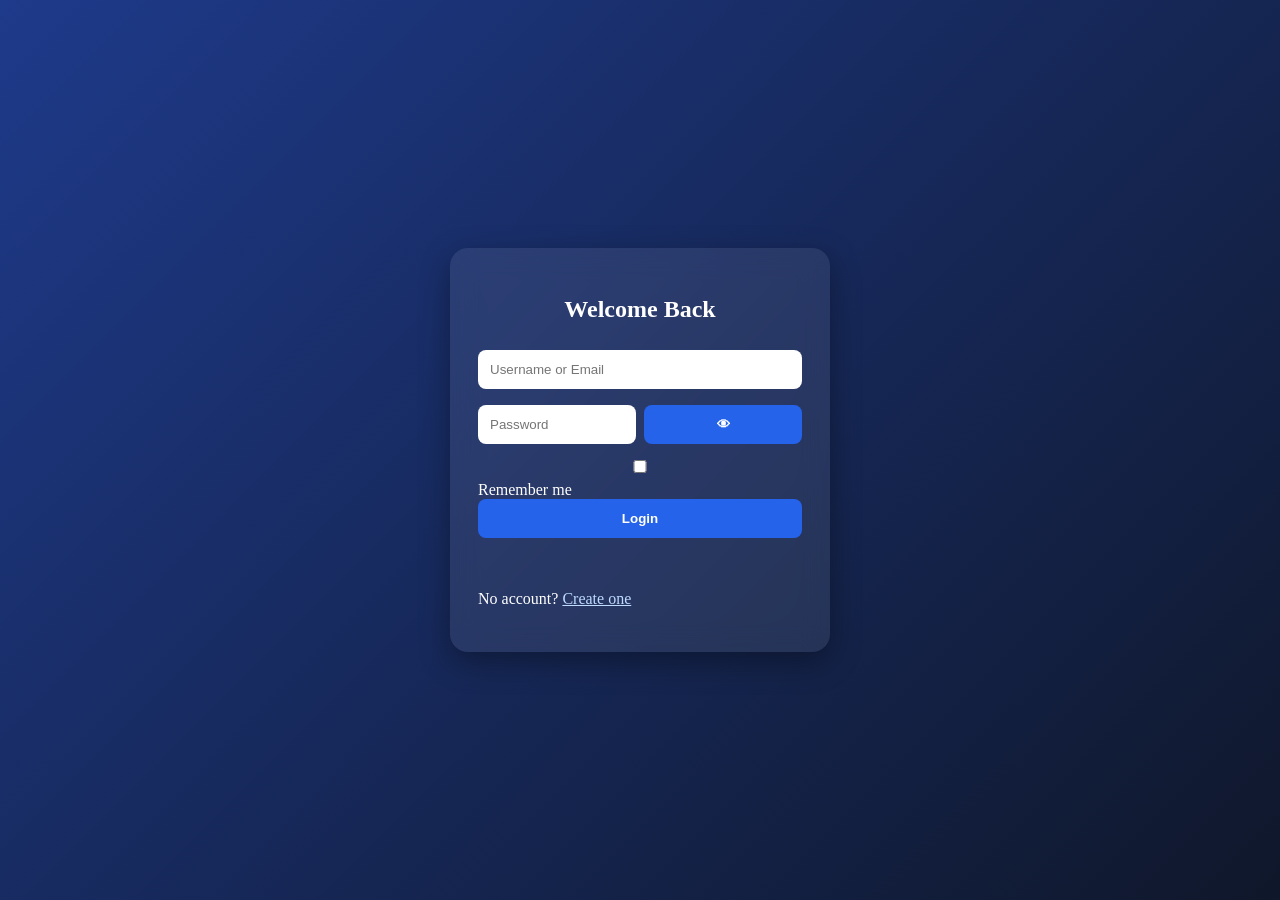
==== OIBSIPWebDev-L2-Login Authentication System/index.html @ 73c6debd "Task_4" ====
<!doctype html><html><head><meta charset=utf-8><title>Login</title><link rel=stylesheet href=css/style.css></head><body><div class=card><h2>Welcome Back</h2><form id=loginForm><input id=user placeholder='Username or Email'><div class=row><input id=pass type=password placeholder=Password><button type=button onclick="pass.type=pass.type==='password'?'text':'password'">👁</button></div><label><input type=checkbox id=remember> Remember me</label><button>Login</button><p id=msg class=msg></p></form><p>No account? <a href=register.html>Create one</a></p></div><script src=js/hash.js></script><script src=js/login.js></script></body></html>
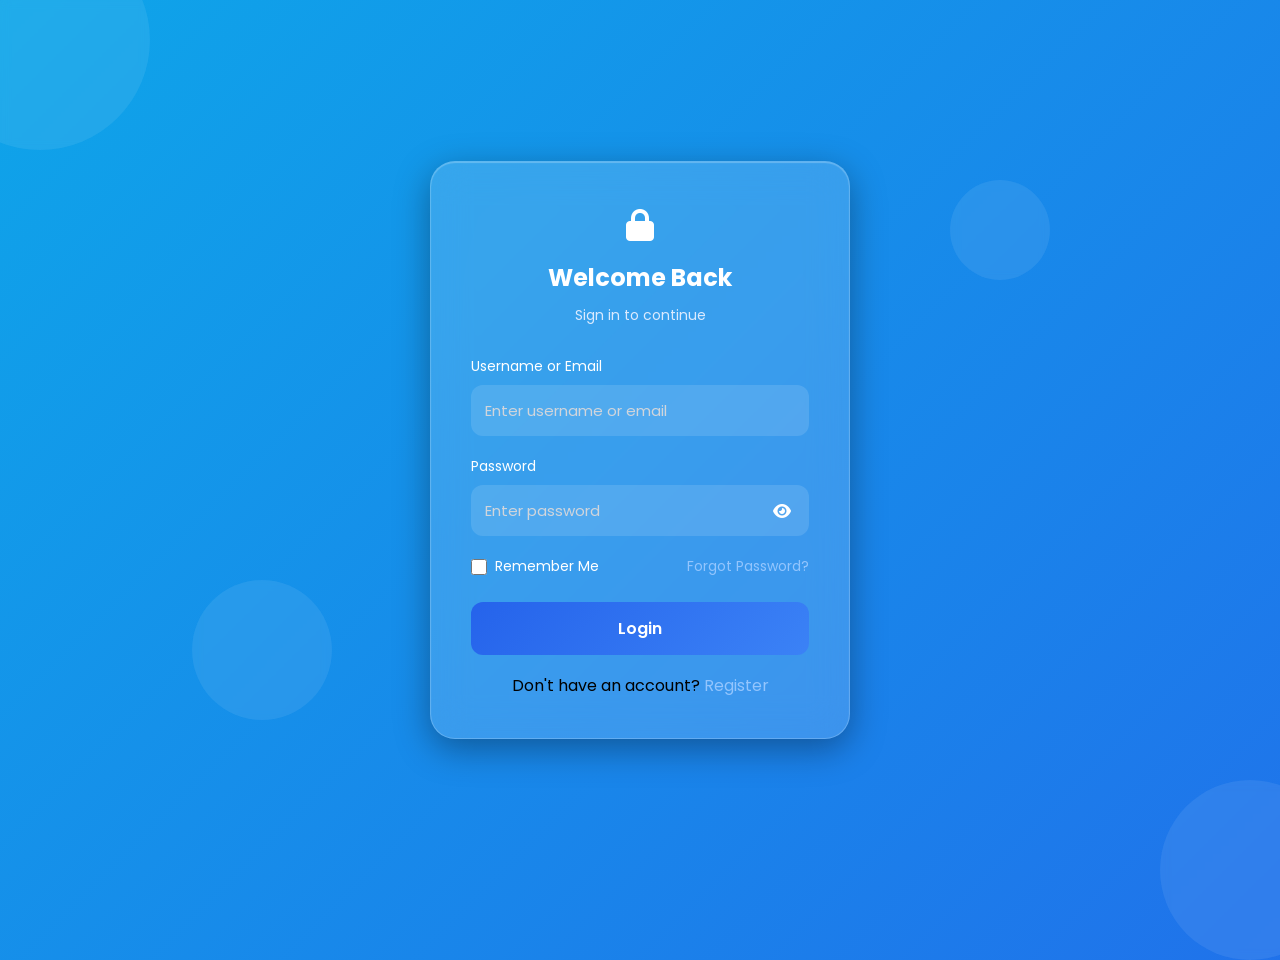
==== commit ef492374: "task_4_updated" ====
--- a/OIBSIPWebDev-L2-Login Authentication System/index.html
+++ b/OIBSIPWebDev-L2-Login Authentication System/index.html
@@ -1 +1,152 @@
-<!doctype html><html><head><meta charset=utf-8><title>Login</title><link rel=stylesheet href=css/style.css></head><body><div class=card><h2>Welcome Back</h2><form id=loginForm><input id=user placeholder='Username or Email'><div class=row><input id=pass type=password placeholder=Password><button type=button onclick="pass.type=pass.type==='password'?'text':'password'">👁</button></div><label><input type=checkbox id=remember> Remember me</label><button>Login</button><p id=msg class=msg></p></form><p>No account? <a href=register.html>Create one</a></p></div><script src=js/hash.js></script><script src=js/login.js></script></body></html>+<!DOCTYPE html>
+<html lang="en">
+
+<head>
+    <meta charset="UTF-8">
+    <meta name="viewport" content="width=device-width, initial-scale=1.0">
+
+    <title>Login</title>
+
+    <link rel="stylesheet" href="css/style.css">
+
+    <!-- Font Awesome -->
+    <link rel="stylesheet"
+        href="https://cdnjs.cloudflare.com/ajax/libs/font-awesome/6.7.2/css/all.min.css">
+</head>
+
+<body>
+
+    <!-- Animated Background -->
+    <div class="circle"></div>
+    <div class="circle"></div>
+    <div class="circle"></div>
+    <div class="circle"></div>
+
+    <!-- Toast -->
+    <div id="toast" class="toast"></div>
+
+    <!-- Login Card -->
+    <div class="card">
+
+        <h1>
+            <i class="fa-solid fa-lock"></i>
+        </h1>
+
+        <h2>Welcome Back</h2>
+
+        <p class="subtitle">
+            Sign in to continue
+        </p>
+
+        <form id="loginForm">
+
+            <!-- Username / Email -->
+            <div class="input-group">
+
+                <label for="loginUser">
+                    Username or Email
+                </label>
+
+                <input
+                    type="text"
+                    id="loginUser"
+                    placeholder="Enter username or email"
+                    required>
+
+            </div>
+
+            <!-- Password -->
+            <div class="input-group">
+
+                <label for="loginPassword">
+                    Password
+                </label>
+
+                <div class="password-box">
+
+                    <input
+                        type="password"
+                        id="loginPassword"
+                        placeholder="Enter password"
+                        required>
+
+                    <span id="toggleLoginPassword">
+                        <i class="fa-solid fa-eye"></i>
+                    </span>
+
+                </div>
+
+            </div>
+
+            <!-- Remember Me + Forgot Password -->
+            <div class="options">
+
+                <label class="remember">
+
+                    <input type="checkbox" id="rememberMe">
+
+                    Remember Me
+
+                </label>
+
+                <a href="#" id="forgotPassword">
+
+                    Forgot Password?
+
+                </a>
+
+            </div>
+
+            <!-- Login Button -->
+            <button
+                type="submit"
+                class="btn"
+                id="loginBtn">
+
+                Login
+
+            </button>
+
+            <!-- Error Message -->
+            <p id="loginMessage" class="error"></p>
+
+        </form>
+
+        <div class="link">
+
+            Don't have an account?
+
+            <a href="register.html">
+
+                Register
+
+            </a>
+
+        </div>
+
+    </div>
+
+    <!-- Scripts -->
+
+   <script>
+
+document
+.getElementById("toggleLoginPassword")
+.addEventListener("click", () => {
+
+    togglePassword(
+        "loginPassword",
+        "toggleLoginPassword"
+    );
+
+});
+
+</script>
+<script src="js/hash.js"></script>
+<script src="js/storage.js"></script>
+<script src="js/validation.js"></script>
+<script src="js/toast.js"></script>
+<script src="js/login.js"></script>
+</body>
+
+</html>
--- a/OIBSIPWebDev-L2-Login Authentication System/css/style.css
+++ b/OIBSIPWebDev-L2-Login Authentication System/css/style.css
@@ -0,0 +1,855 @@
+/* ===========================
+   GOOGLE FONT
+=========================== */
+
+@import url('https://fonts.googleapis.com/css2?family=Poppins:wght@300;400;500;600;700;800&display=swap');
+
+/* ===========================
+   RESET
+=========================== */
+
+*{
+    margin:0;
+    padding:0;
+    box-sizing:border-box;
+    font-family:'Poppins',sans-serif;
+}
+
+html{
+    scroll-behavior:smooth;
+}
+
+body{
+    min-height:100vh;
+    display:flex;
+    justify-content:center;
+    align-items:center;
+    overflow:hidden;
+    background:linear-gradient(-45deg,
+    #0f172a,
+    #1e3a8a,
+    #2563eb,
+    #0ea5e9);
+    background-size:400% 400%;
+    animation:bgAnimation 15s ease infinite;
+    position:relative;
+}
+
+/* ===========================
+   BACKGROUND ANIMATION
+=========================== */
+
+@keyframes bgAnimation{
+
+    0%{
+        background-position:0% 50%;
+    }
+
+    50%{
+        background-position:100% 50%;
+    }
+
+    100%{
+        background-position:0% 50%;
+    }
+
+}
+
+/* ===========================
+   FLOATING CIRCLES
+=========================== */
+
+.circle{
+
+    position:absolute;
+    border-radius:50%;
+    background:rgba(255,255,255,.08);
+    backdrop-filter:blur(5px);
+
+    animation:float 10s infinite ease-in-out;
+}
+
+.circle:nth-child(1){
+
+    width:220px;
+    height:220px;
+
+    top:-70px;
+    left:-70px;
+
+}
+
+.circle:nth-child(2){
+
+    width:180px;
+    height:180px;
+
+    bottom:-60px;
+    right:-60px;
+
+    animation-delay:2s;
+
+}
+
+.circle:nth-child(3){
+
+    width:100px;
+    height:100px;
+
+    top:20%;
+    right:18%;
+
+    animation-delay:4s;
+
+}
+
+.circle:nth-child(4){
+
+    width:140px;
+    height:140px;
+
+    bottom:20%;
+    left:15%;
+
+    animation-delay:6s;
+
+}
+
+@keyframes float{
+
+    0%{
+        transform:translateY(0px);
+    }
+
+    50%{
+        transform:translateY(-25px);
+    }
+
+    100%{
+        transform:translateY(0px);
+    }
+
+}
+
+/* ===========================
+   GLASS CARD
+=========================== */
+
+.card{
+
+    position:relative;
+
+    width:420px;
+
+    padding:40px;
+
+    border-radius:25px;
+
+    background:rgba(255,255,255,.15);
+
+    backdrop-filter:blur(18px);
+
+    border:1px solid rgba(255,255,255,.2);
+
+    box-shadow:
+
+    0 10px 35px rgba(0,0,0,.35),
+
+    inset 0 1px 1px rgba(255,255,255,.25);
+
+    z-index:10;
+
+}
+
+/* ===========================
+   HEADINGS
+=========================== */
+
+.card h1,
+.card h2{
+
+    text-align:center;
+
+    color:white;
+
+    margin-bottom:10px;
+
+}
+
+.subtitle{
+
+    text-align:center;
+
+    color:#dbeafe;
+
+    margin-bottom:30px;
+
+    font-size:14px;
+
+}
+
+/* ===========================
+   INPUTS
+=========================== */
+
+.input-group{
+
+    margin-bottom:20px;
+
+}
+
+.input-group label{
+
+    color:white;
+
+    display:block;
+
+    margin-bottom:8px;
+
+    font-size:14px;
+
+}
+
+.input-group input{
+
+    width:100%;
+
+    padding:14px;
+
+    border:none;
+
+    outline:none;
+
+    border-radius:12px;
+
+    background:rgba(255,255,255,.12);
+
+    color:white;
+
+    font-size:15px;
+
+    transition:.3s;
+
+}
+
+.input-group input::placeholder{
+
+    color:#d1d5db;
+
+}
+
+.input-group input:focus{
+
+    background:rgba(255,255,255,.22);
+
+    box-shadow:0 0 0 3px rgba(59,130,246,.4);
+
+}
+
+/* ===========================
+   BUTTON
+=========================== */
+
+.btn{
+
+    width:100%;
+
+    padding:14px;
+
+    border:none;
+
+    border-radius:12px;
+
+    cursor:pointer;
+
+    font-size:16px;
+
+    font-weight:600;
+
+    color:white;
+
+    background:linear-gradient(
+    135deg,
+    #2563eb,
+    #3b82f6);
+
+    transition:.3s;
+
+}
+
+.btn:hover{
+
+    transform:translateY(-2px);
+
+    box-shadow:0 10px 20px rgba(37,99,235,.35);
+
+}
+
+.btn:active{
+
+    transform:scale(.98);
+
+}
+
+/* ===========================
+   LINKS
+=========================== */
+
+.link{
+
+    text-align:center;
+
+    margin-top:18px;
+
+}
+
+.link a{
+
+    color:#93c5fd;
+
+    text-decoration:none;
+
+}
+
+.link a:hover{
+
+    text-decoration:underline;
+
+}
+
+/* ===========================
+   ERROR
+=========================== */
+
+.error{
+
+    color:#fca5a5;
+
+    margin-top:10px;
+
+    font-size:14px;
+
+    text-align:center;
+
+}
+
+/* ===========================
+   SUCCESS
+=========================== */
+
+.success{
+
+    color:#86efac;
+
+    margin-top:10px;
+
+    text-align:center;
+
+}
+
+/* ===========================
+   TOAST
+=========================== */
+
+.toast{
+
+    position:fixed;
+
+    top:20px;
+
+    right:20px;
+
+    background:#111827;
+
+    color:white;
+
+    padding:15px 20px;
+
+    border-radius:12px;
+
+    transform:translateX(400px);
+
+    transition:.4s;
+
+    z-index:999;
+
+    box-shadow:0 10px 25px rgba(0,0,0,.35);
+
+}
+
+.toast.show{
+
+    transform:translateX(0);
+
+}
+
+/* ===========================
+   RESPONSIVE
+=========================== */
+
+@media(max-width:500px){
+
+.card{
+
+    width:92%;
+
+    padding:30px;
+
+}
+
+}
+/* ===========================
+   PASSWORD BOX
+=========================== */
+
+.password-box{
+    position:relative;
+}
+
+.password-box input{
+    padding-right:50px;
+}
+
+.password-box span{
+    position:absolute;
+    right:18px;
+    top:50%;
+    transform:translateY(-50%);
+    cursor:pointer;
+    color:white;
+}
+
+/* ===========================
+   PASSWORD STRENGTH
+=========================== */
+
+.strength{
+    width:100%;
+    height:6px;
+    margin-top:10px;
+    background:rgba(255,255,255,.15);
+    border-radius:50px;
+    overflow:hidden;
+}
+
+#strengthBar{
+    width:0%;
+    height:100%;
+    background:red;
+    transition:.4s;
+}
+
+small{
+    display:block;
+    margin-top:8px;
+    color:#d1d5db;
+    font-size:12px;
+}
+/* ===========================
+   LOGIN OPTIONS
+=========================== */
+
+.options{
+
+    display:flex;
+
+    justify-content:space-between;
+
+    align-items:center;
+
+    margin:15px 0 25px;
+
+    font-size:14px;
+
+}
+
+.remember{
+
+    color:white;
+
+    display:flex;
+
+    align-items:center;
+
+    gap:8px;
+
+    cursor:pointer;
+
+}
+
+.remember input{
+
+    width:16px;
+
+    height:16px;
+
+    accent-color:#2563eb;
+
+}
+
+.options a{
+
+    color:#93c5fd;
+
+    text-decoration:none;
+
+    transition:.3s;
+
+}
+
+.options a:hover{
+
+    color:white;
+
+}
+
+/* ===========================
+   BUTTON LOADING
+=========================== */
+
+.btn.loading{
+
+    pointer-events:none;
+
+    opacity:.8;
+
+}
+
+.btn.loading::after{
+
+    content:"";
+
+    width:18px;
+
+    height:18px;
+
+    border:3px solid white;
+
+    border-top-color:transparent;
+
+    border-radius:50%;
+
+    display:inline-block;
+
+    margin-left:10px;
+
+    animation:spin .8s linear infinite;
+
+}
+
+@keyframes spin{
+
+    to{
+
+        transform:rotate(360deg);
+
+    }
+
+}
+/* ===================================
+   DASHBOARD
+=================================== */
+
+.dashboard{
+
+    width:95%;
+
+    max-width:1300px;
+
+    height:90vh;
+
+    display:flex;
+
+    background:rgba(255,255,255,.10);
+
+    backdrop-filter:blur(18px);
+
+    border-radius:25px;
+
+    overflow:hidden;
+
+    box-shadow:0 10px 40px rgba(0,0,0,.35);
+
+}
+
+/* Sidebar */
+
+.sidebar{
+
+    width:260px;
+
+    background:rgba(0,0,0,.18);
+
+    padding:35px;
+
+    display:flex;
+
+    flex-direction:column;
+
+    justify-content:space-between;
+
+}
+
+.logo{
+
+    text-align:center;
+
+}
+
+.logo i{
+
+    font-size:45px;
+
+    color:#60a5fa;
+
+}
+
+.logo h2{
+
+    color:white;
+
+    margin-top:15px;
+
+}
+
+.sidebar ul{
+
+    list-style:none;
+
+    margin-top:40px;
+
+}
+
+.sidebar li{
+
+    padding:16px;
+
+    margin-bottom:10px;
+
+    color:white;
+
+    border-radius:12px;
+
+    cursor:pointer;
+
+    transition:.3s;
+
+}
+
+.sidebar li:hover{
+
+    background:rgba(255,255,255,.12);
+
+}
+
+.active{
+
+    background:#2563eb;
+
+}
+
+.logout-btn{
+
+    border:none;
+
+    padding:14px;
+
+    border-radius:12px;
+
+    cursor:pointer;
+
+    color:white;
+
+    background:#ef4444;
+
+    font-size:16px;
+
+    transition:.3s;
+
+}
+
+.logout-btn:hover{
+
+    background:#dc2626;
+
+}
+
+/* Content */
+
+.content{
+
+    flex:1;
+
+    padding:40px;
+
+    overflow-y:auto;
+
+}
+
+/* Welcome Card */
+
+.welcome-card{
+
+    background:rgba(255,255,255,.12);
+
+    border-radius:20px;
+
+    padding:30px;
+
+    margin-bottom:30px;
+
+}
+
+.welcome-card h1{
+
+    color:white;
+
+}
+
+.welcome-card p{
+
+    color:#dbeafe;
+
+    margin-top:10px;
+
+}
+
+/* Stats */
+
+.stats{
+
+    display:grid;
+
+    grid-template-columns:repeat(3,1fr);
+
+    gap:20px;
+
+    margin-bottom:30px;
+
+}
+
+.stat-card{
+
+    background:rgba(255,255,255,.12);
+
+    border-radius:18px;
+
+    padding:25px;
+
+    text-align:center;
+
+    transition:.3s;
+
+}
+
+.stat-card:hover{
+
+    transform:translateY(-8px);
+
+}
+
+.stat-card i{
+
+    font-size:35px;
+
+    color:#60a5fa;
+
+    margin-bottom:15px;
+
+}
+
+.stat-card h3{
+
+    color:white;
+
+    font-size:28px;
+
+}
+
+.stat-card p{
+
+    color:#dbeafe;
+
+}
+
+/* Profile */
+
+.profile-card{
+
+    display:flex;
+
+    align-items:center;
+
+    gap:20px;
+
+    background:rgba(255,255,255,.12);
+
+    padding:25px;
+
+    border-radius:20px;
+
+}
+
+.avatar{
+
+    width:90px;
+
+    height:90px;
+
+    border-radius:50%;
+
+    background:#2563eb;
+
+    display:flex;
+
+    justify-content:center;
+
+    align-items:center;
+
+}
+
+.avatar i{
+
+    font-size:38px;
+
+    color:white;
+
+}
+
+.profile-card h2{
+
+    color:white;
+
+}
+
+.profile-card p{
+
+    color:#dbeafe;
+
+}
+
+/* Responsive */
+
+@media(max-width:900px){
+
+.dashboard{
+
+    flex-direction:column;
+
+    height:auto;
+
+}
+
+.sidebar{
+
+    width:100%;
+
+}
+
+.stats{
+
+    grid-template-columns:1fr;
+
+}
+
+}
